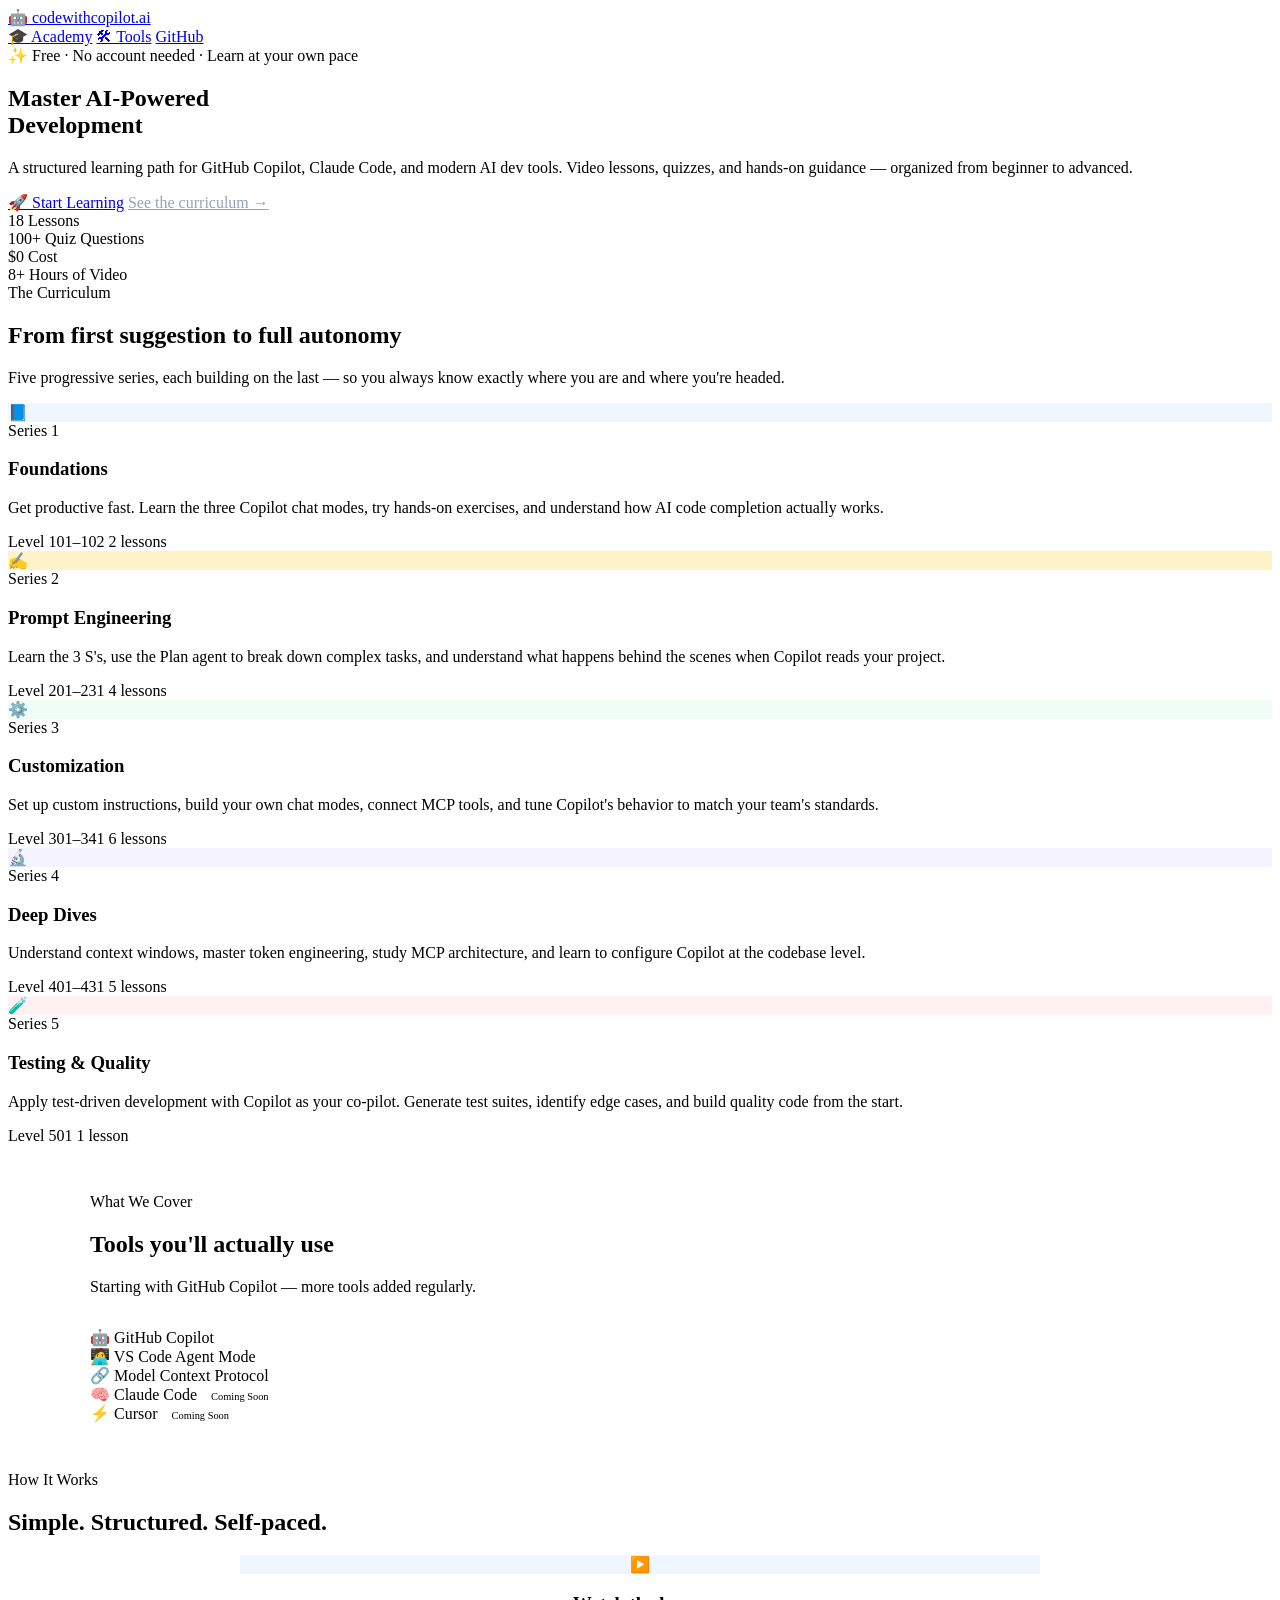
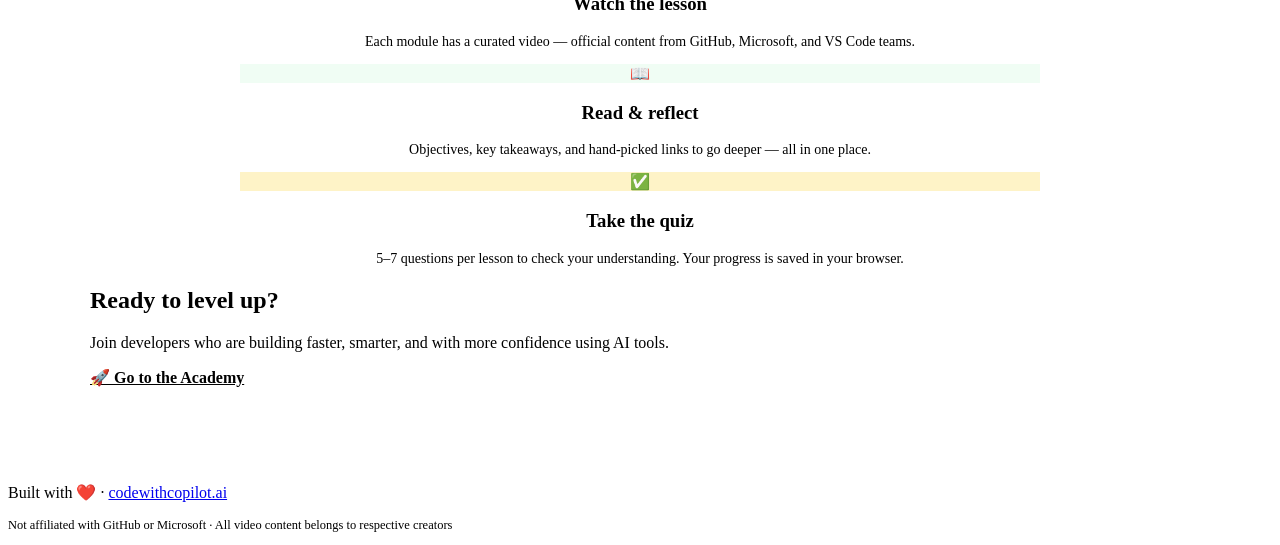
==== index.html @ f1193a77 "First Commit" ====
<!DOCTYPE html>
<html lang="en">
<head>
  <meta charset="UTF-8">
  <meta name="viewport" content="width=device-width, initial-scale=1.0">
  <title>codewithcopilot.ai — Learn AI-Powered Development</title>
  <meta name="description" content="A free, structured learning academy for GitHub Copilot, Claude Code, and AI-powered development tools. Video lessons + quizzes, organized by level.">
  <link rel="preconnect" href="https://fonts.googleapis.com">
  <link href="https://fonts.googleapis.com/css2?family=Inter:wght@400;500;600;700;800&display=swap" rel="stylesheet">
  <link rel="stylesheet" href="css/style.css">
</head>
<body>

  <!-- ── Header ─────────────────────────────────────────── -->
  <header class="site-header">
    <div class="header-inner">
      <a href="index.html" class="site-logo">
        <span class="logo-icon">🤖</span>
        <span>codewithcopilot.ai</span>
      </a>
      <nav class="site-nav">
        <a href="learn.html">🎓 Academy</a>
        <a href="#tools">🛠 Tools</a>
        <a href="https://github.com" target="_blank" rel="noopener">GitHub</a>
      </nav>
    </div>
  </header>

  <!-- ── Hero ───────────────────────────────────────────── -->
  <section class="hero">
    <div class="hero-eyebrow">✨ Free · No account needed · Learn at your own pace</div>
    <h1>Master <span>AI-Powered</span><br>Development</h1>
    <p class="hero-sub">
      A structured learning path for GitHub Copilot, Claude Code, and modern AI dev tools.
      Video lessons, quizzes, and hands-on guidance — organized from beginner to advanced.
    </p>
    <div class="hero-cta">
      <a href="learn.html" class="btn btn-primary btn-lg">🚀 Start Learning</a>
      <a href="#what-youll-learn" class="btn btn-ghost btn-lg" style="color:#94a3b8;border-color:#1e293b;">See the curriculum →</a>
    </div>
    <div class="hero-stats">
      <div class="hero-stat">
        <span class="hero-stat-value">18</span>
        <span class="hero-stat-label">Lessons</span>
      </div>
      <div class="hero-stat">
        <span class="hero-stat-value">100+</span>
        <span class="hero-stat-label">Quiz Questions</span>
      </div>
      <div class="hero-stat">
        <span class="hero-stat-value">$0</span>
        <span class="hero-stat-label">Cost</span>
      </div>
      <div class="hero-stat">
        <span class="hero-stat-value">8+</span>
        <span class="hero-stat-label">Hours of Video</span>
      </div>
    </div>
  </section>

  <!-- ── What you'll learn ──────────────────────────────── -->
  <section id="what-youll-learn" class="section">
    <div class="section-header">
      <div class="section-label">The Curriculum</div>
      <h2>From first suggestion to full autonomy</h2>
      <p>Five progressive series, each building on the last — so you always know exactly where you are and where you're headed.</p>
    </div>
    <div class="level-grid">

      <div class="level-card">
        <div class="level-card-icon" style="background:#eff6ff;">📘</div>
        <div>
          <div class="series-tag">Series 1</div>
          <h3>Foundations</h3>
          <p>Get productive fast. Learn the three Copilot chat modes, try hands-on exercises, and understand how AI code completion actually works.</p>
        </div>
        <div class="level-card-meta">
          <span class="badge badge-blue">Level 101–102</span>
          <span class="badge badge-gray">2 lessons</span>
        </div>
      </div>

      <div class="level-card">
        <div class="level-card-icon" style="background:#fef3c7;">✍️</div>
        <div>
          <div class="series-tag">Series 2</div>
          <h3>Prompt Engineering</h3>
          <p>Learn the 3 S's, use the Plan agent to break down complex tasks, and understand what happens behind the scenes when Copilot reads your project.</p>
        </div>
        <div class="level-card-meta">
          <span class="badge badge-amber">Level 201–231</span>
          <span class="badge badge-gray">4 lessons</span>
        </div>
      </div>

      <div class="level-card">
        <div class="level-card-icon" style="background:#f0fdf4;">⚙️</div>
        <div>
          <div class="series-tag">Series 3</div>
          <h3>Customization</h3>
          <p>Set up custom instructions, build your own chat modes, connect MCP tools, and tune Copilot's behavior to match your team's standards.</p>
        </div>
        <div class="level-card-meta">
          <span class="badge badge-green">Level 301–341</span>
          <span class="badge badge-gray">6 lessons</span>
        </div>
      </div>

      <div class="level-card">
        <div class="level-card-icon" style="background:#f5f3ff;">🔬</div>
        <div>
          <div class="series-tag">Series 4</div>
          <h3>Deep Dives</h3>
          <p>Understand context windows, master token engineering, study MCP architecture, and learn to configure Copilot at the codebase level.</p>
        </div>
        <div class="level-card-meta">
          <span class="badge badge-blue">Level 401–431</span>
          <span class="badge badge-gray">5 lessons</span>
        </div>
      </div>

      <div class="level-card">
        <div class="level-card-icon" style="background:#fff1f2;">🧪</div>
        <div>
          <div class="series-tag">Series 5</div>
          <h3>Testing & Quality</h3>
          <p>Apply test-driven development with Copilot as your co-pilot. Generate test suites, identify edge cases, and build quality code from the start.</p>
        </div>
        <div class="level-card-meta">
          <span class="badge badge-blue">Level 501</span>
          <span class="badge badge-gray">1 lesson</span>
        </div>
      </div>

    </div>
  </section>

  <!-- ── Tools Covered ──────────────────────────────────── -->
  <section id="tools" style="background: var(--card-bg); border-top: 1px solid var(--border); border-bottom: 1px solid var(--border); padding: 48px 24px;">
    <div style="max-width:1100px; margin: 0 auto;">
      <div class="section-header" style="margin-bottom: 32px;">
        <div class="section-label">What We Cover</div>
        <h2>Tools you'll actually use</h2>
        <p>Starting with GitHub Copilot — more tools added regularly.</p>
      </div>
      <div class="tools-row" style="justify-content:center;">
        <div class="tool-chip">🤖 GitHub Copilot</div>
        <div class="tool-chip">🧑‍💻 VS Code Agent Mode</div>
        <div class="tool-chip">🔗 Model Context Protocol</div>
        <div class="tool-chip">🧠 Claude Code <span class="badge badge-amber" style="font-size:.65rem;padding:1px 6px;margin-left:4px;">Coming Soon</span></div>
        <div class="tool-chip">⚡ Cursor <span class="badge badge-amber" style="font-size:.65rem;padding:1px 6px;margin-left:4px;">Coming Soon</span></div>
      </div>
    </div>
  </section>

  <!-- ── How it works ───────────────────────────────────── -->
  <section class="section">
    <div class="section-header">
      <div class="section-label">How It Works</div>
      <h2>Simple. Structured. Self-paced.</h2>
    </div>
    <div class="level-grid" style="max-width:800px; margin: 0 auto;">
      <div class="level-card" style="text-align:center;">
        <div class="level-card-icon" style="background:#eff6ff; margin: 0 auto 16px;">▶️</div>
        <h3>Watch the lesson</h3>
        <p style="font-size:.875rem;">Each module has a curated video — official content from GitHub, Microsoft, and VS Code teams.</p>
      </div>
      <div class="level-card" style="text-align:center;">
        <div class="level-card-icon" style="background:#f0fdf4; margin: 0 auto 16px;">📖</div>
        <h3>Read & reflect</h3>
        <p style="font-size:.875rem;">Objectives, key takeaways, and hand-picked links to go deeper — all in one place.</p>
      </div>
      <div class="level-card" style="text-align:center;">
        <div class="level-card-icon" style="background:#fef3c7; margin: 0 auto 16px;">✅</div>
        <h3>Take the quiz</h3>
        <p style="font-size:.875rem;">5–7 questions per lesson to check your understanding. Your progress is saved in your browser.</p>
      </div>
    </div>
  </section>

  <!-- ── CTA Banner ─────────────────────────────────────── -->
  <div style="padding: 0 24px 80px; max-width: 1100px; margin: 0 auto;">
    <div class="cta-banner">
      <h2>Ready to level up?</h2>
      <p>Join developers who are building faster, smarter, and with more confidence using AI tools.</p>
      <a href="learn.html" class="btn btn-lg" style="background:#fff; color: var(--primary-dark); font-weight:700;">
        🚀 Go to the Academy
      </a>
    </div>
  </div>

  <!-- ── Footer ─────────────────────────────────────────── -->
  <footer class="site-footer">
    <p>Built with ❤️ · <a href="https://codewithcopilot.ai">codewithcopilot.ai</a></p>
    <p style="margin-top:8px; font-size:.78rem;">Not affiliated with GitHub or Microsoft · All video content belongs to respective creators</p>
  </footer>

</body>
</html>
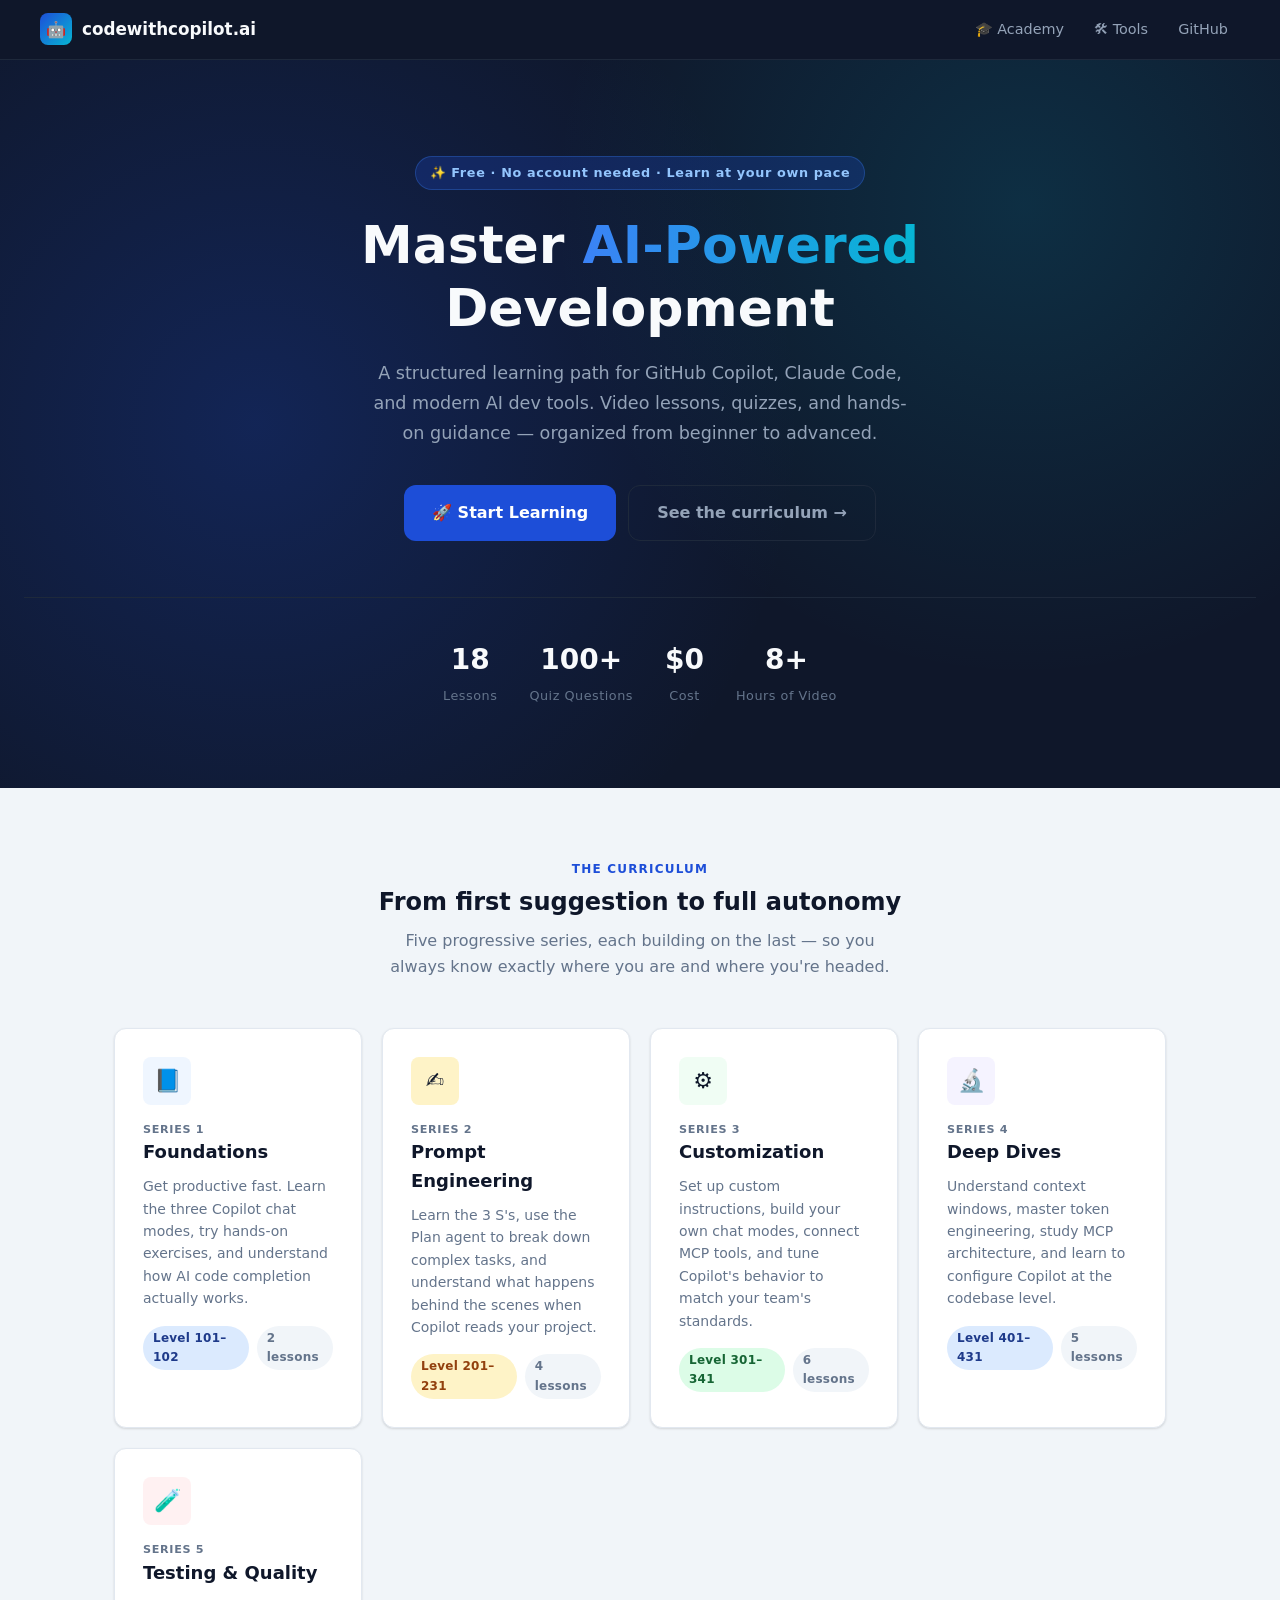
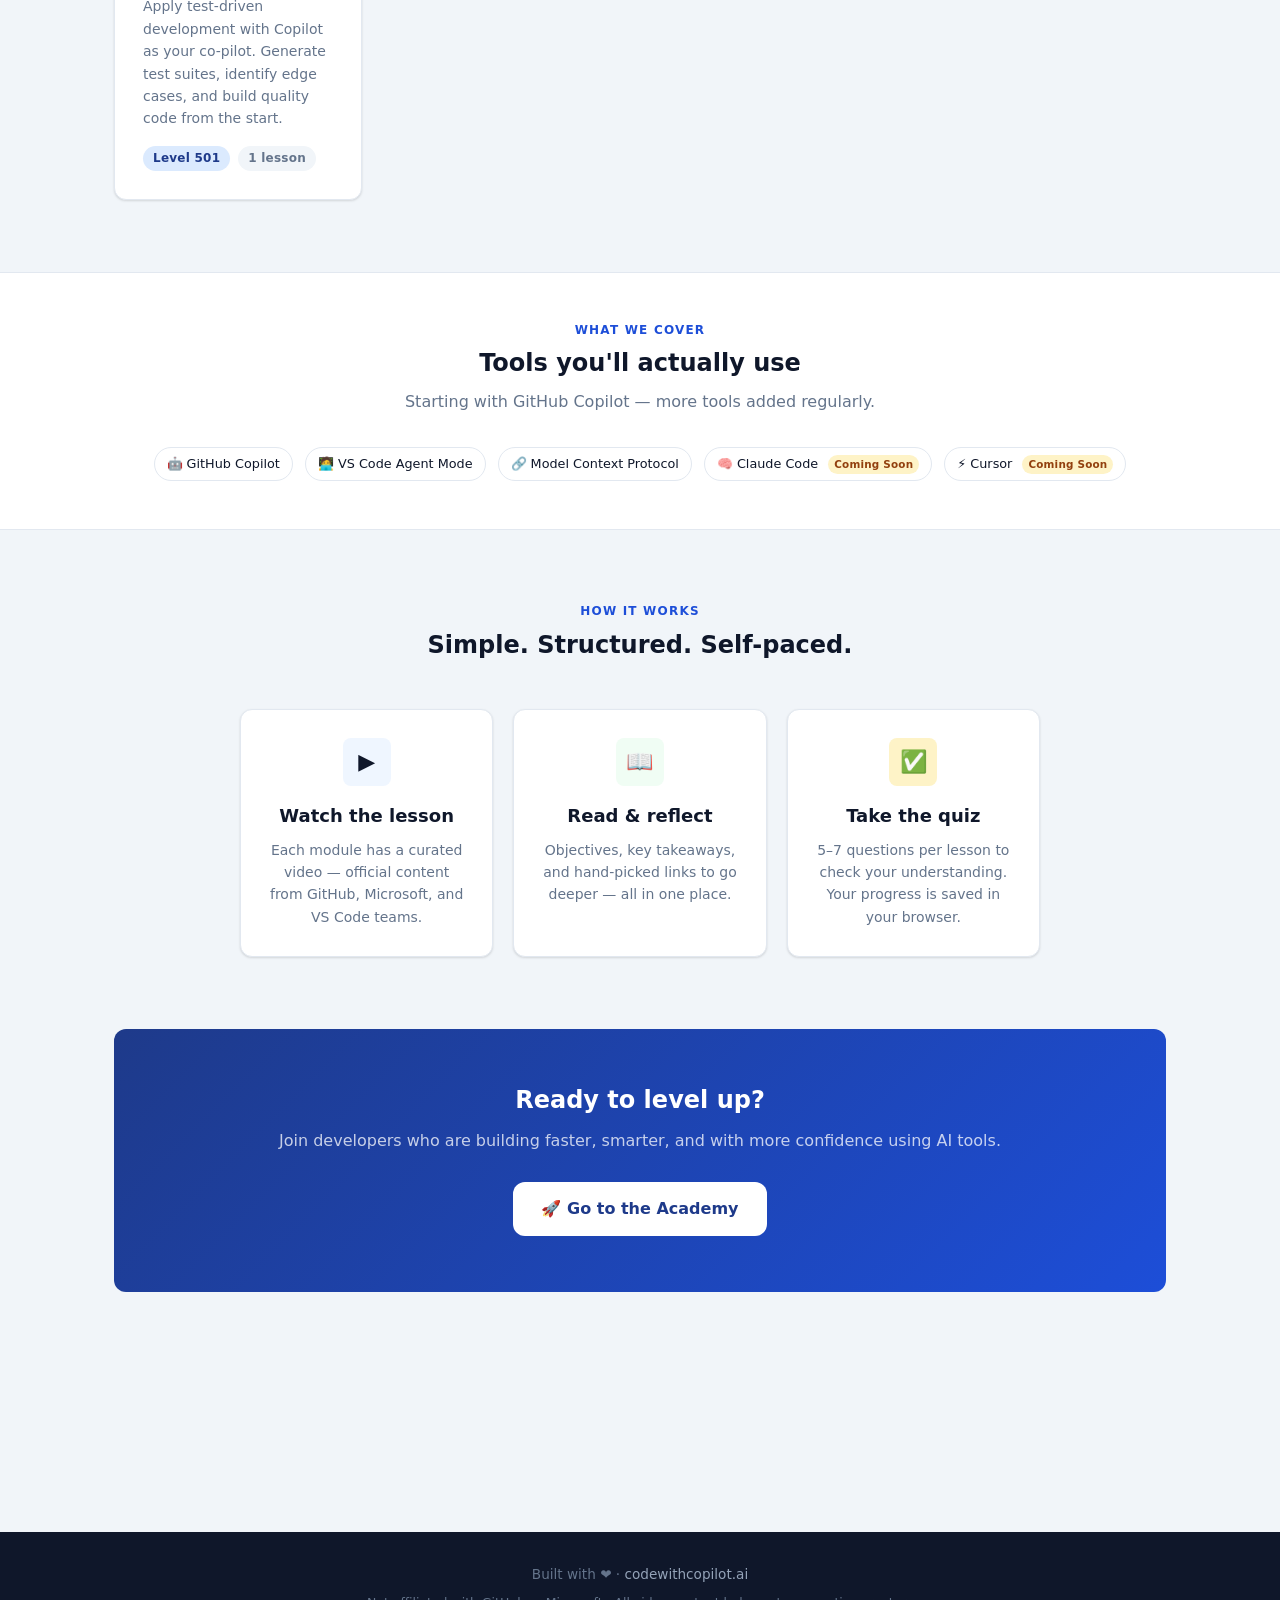
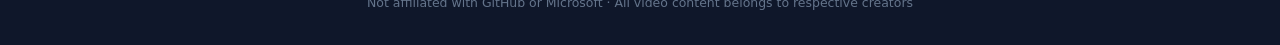
==== commit 68671e26: "Adding SEO optimization with some meta tags" ====
--- a/index.html
+++ b/index.html
@@ -3,8 +3,77 @@
 <head>
   <meta charset="UTF-8">
   <meta name="viewport" content="width=device-width, initial-scale=1.0">
+
+  <!-- Primary Meta -->
   <title>codewithcopilot.ai — Learn AI-Powered Development</title>
-  <meta name="description" content="A free, structured learning academy for GitHub Copilot, Claude Code, and AI-powered development tools. Video lessons + quizzes, organized by level.">
+  <meta name="description" content="Free structured learning academy for GitHub Copilot and AI developer tools. Video lessons, quizzes, and hands-on guidance organized from beginner to advanced.">
+  <meta name="keywords" content="GitHub Copilot, AI coding, learn GitHub Copilot, VS Code AI, Claude Code, AI developer tools, Copilot tutorial, prompt engineering, MCP, agent mode">
+  <meta name="author" content="codewithcopilot.ai">
+  <link rel="canonical" href="https://codewithcopilot.ai/">
+
+  <!-- Open Graph (Facebook, LinkedIn, WhatsApp previews) -->
+  <meta property="og:type"        content="website">
+  <meta property="og:url"         content="https://codewithcopilot.ai/">
+  <meta property="og:title"       content="codewithcopilot.ai — Learn AI-Powered Development">
+  <meta property="og:description" content="Free structured learning academy for GitHub Copilot and AI developer tools. 18 lessons, 88+ quiz questions, organized by level.">
+  <meta property="og:image"       content="https://codewithcopilot.ai/og-image.png">
+  <meta property="og:site_name"   content="codewithcopilot.ai">
+
+  <!-- Twitter / X Card -->
+  <meta name="twitter:card"        content="summary_large_image">
+  <meta name="twitter:url"         content="https://codewithcopilot.ai/">
+  <meta name="twitter:title"       content="codewithcopilot.ai — Learn AI-Powered Development">
+  <meta name="twitter:description" content="Free structured learning academy for GitHub Copilot and AI developer tools. 18 lessons, 88+ quiz questions, organized by level.">
+  <meta name="twitter:image"       content="https://codewithcopilot.ai/og-image.png">
+
+  <!-- Favicon -->
+  <link rel="icon" href="favicon.svg" type="image/svg+xml">
+
+  <!-- Sitemap discovery -->
+  <link rel="sitemap" type="application/xml" href="/sitemap.xml">
+
+  <!-- JSON-LD Structured Data -->
+  <script type="application/ld+json">
+  {
+    "@context": "https://schema.org",
+    "@type": "WebSite",
+    "name": "codewithcopilot.ai",
+    "url": "https://codewithcopilot.ai",
+    "description": "Free structured learning academy for GitHub Copilot and AI developer tools.",
+    "publisher": {
+      "@type": "Person",
+      "name": "codewithcopilot.ai"
+    },
+    "potentialAction": {
+      "@type": "SearchAction",
+      "target": "https://codewithcopilot.ai/learn.html",
+      "query-input": "Browse all lessons"
+    }
+  }
+  </script>
+  <script type="application/ld+json">
+  {
+    "@context": "https://schema.org",
+    "@type": "Course",
+    "name": "GitHub Copilot Academy",
+    "description": "A free, structured learning path for GitHub Copilot — from chat modes and prompt engineering to agent mode, MCP, and test-driven development.",
+    "url": "https://codewithcopilot.ai/learn.html",
+    "provider": {
+      "@type": "Person",
+      "name": "codewithcopilot.ai",
+      "url": "https://codewithcopilot.ai"
+    },
+    "educationalLevel": "Beginner to Advanced",
+    "isAccessibleForFree": true,
+    "inLanguage": "en",
+    "hasCourseInstance": {
+      "@type": "CourseInstance",
+      "courseMode": "online",
+      "courseWorkload": "PT8H"
+    }
+  }
+  </script>
+
   <link rel="preconnect" href="https://fonts.googleapis.com">
   <link href="https://fonts.googleapis.com/css2?family=Inter:wght@400;500;600;700;800&display=swap" rel="stylesheet">
   <link rel="stylesheet" href="css/style.css">
--- a/css/style.css
+++ b/css/style.css
@@ -0,0 +1,906 @@
+/* ============================================================
+   style.css — codewithcopilot.ai
+   Clean, modern developer-education design
+   ============================================================ */
+
+/* ── Variables ─────────────────────────────────────────── */
+:root {
+  --primary:        #1d4ed8;
+  --primary-light:  #3b82f6;
+  --primary-dark:   #1e3a8a;
+  --accent:         #06b6d4;
+
+  --sidebar-bg:     #0f172a;
+  --sidebar-text:   #cbd5e1;
+  --sidebar-hover:  #1e293b;
+  --sidebar-active: #1e3a5f;
+  --sidebar-border: #1e293b;
+  --sidebar-done:   #166534;
+
+  --bg:             #f1f5f9;
+  --card-bg:        #ffffff;
+  --text:           #0f172a;
+  --text-muted:     #64748b;
+  --border:         #e2e8f0;
+
+  --success:        #16a34a;
+  --success-bg:     #f0fdf4;
+  --warning:        #d97706;
+  --warning-bg:     #fffbeb;
+  --danger:         #dc2626;
+  --danger-bg:      #fef2f2;
+
+  --hero-bg:        #0f172a;
+  --hero-text:      #f8fafc;
+
+  --radius:         8px;
+  --radius-lg:      12px;
+  --shadow:         0 1px 3px rgba(0,0,0,.08), 0 1px 2px rgba(0,0,0,.06);
+  --shadow-md:      0 4px 6px rgba(0,0,0,.07), 0 2px 4px rgba(0,0,0,.06);
+  --shadow-lg:      0 10px 15px rgba(0,0,0,.08), 0 4px 6px rgba(0,0,0,.05);
+
+  --font:           'Inter', system-ui, -apple-system, sans-serif;
+  --mono:           'JetBrains Mono', 'Fira Code', 'Consolas', monospace;
+
+  --sidebar-w:      280px;
+  --header-h:       60px;
+}
+
+/* ── Reset ──────────────────────────────────────────────── */
+*, *::before, *::after { box-sizing: border-box; margin: 0; padding: 0; }
+html { scroll-behavior: smooth; }
+body {
+  font-family: var(--font);
+  background: var(--bg);
+  color: var(--text);
+  line-height: 1.6;
+  min-height: 100vh;
+}
+a { color: var(--primary); text-decoration: none; }
+a:hover { color: var(--primary-dark); text-decoration: underline; }
+img, svg { display: block; max-width: 100%; }
+button { cursor: pointer; font-family: inherit; }
+
+/* ── Scrollbar ───────────────────────────────────────────  */
+::-webkit-scrollbar { width: 6px; }
+::-webkit-scrollbar-track { background: transparent; }
+::-webkit-scrollbar-thumb { background: var(--border); border-radius: 3px; }
+::-webkit-scrollbar-thumb:hover { background: var(--text-muted); }
+
+/* ── Typography ─────────────────────────────────────────── */
+h1 { font-size: 2.25rem; font-weight: 800; line-height: 1.2; }
+h2 { font-size: 1.5rem;  font-weight: 700; line-height: 1.3; }
+h3 { font-size: 1.125rem; font-weight: 600; }
+h4 { font-size: 1rem; font-weight: 600; }
+p  { color: var(--text-muted); }
+
+/* ── Global Header ──────────────────────────────────────── */
+.site-header {
+  height: var(--header-h);
+  background: var(--hero-bg);
+  border-bottom: 1px solid #1e293b;
+  display: flex;
+  align-items: center;
+  padding: 0 24px;
+  position: sticky;
+  top: 0;
+  z-index: 100;
+}
+.header-inner {
+  display: flex;
+  align-items: center;
+  justify-content: space-between;
+  width: 100%;
+  max-width: 1200px;
+  margin: 0 auto;
+}
+.site-logo {
+  display: flex;
+  align-items: center;
+  gap: 10px;
+  font-weight: 700;
+  font-size: 1.05rem;
+  color: #f8fafc;
+  text-decoration: none;
+}
+.site-logo:hover { color: var(--accent); text-decoration: none; }
+.logo-icon {
+  width: 32px; height: 32px;
+  background: linear-gradient(135deg, var(--primary), var(--accent));
+  border-radius: 8px;
+  display: flex; align-items: center; justify-content: center;
+  font-size: 16px;
+  flex-shrink: 0;
+}
+.site-nav {
+  display: flex;
+  align-items: center;
+  gap: 6px;
+}
+.site-nav a {
+  color: #94a3b8;
+  font-size: 0.9rem;
+  padding: 6px 12px;
+  border-radius: var(--radius);
+  transition: background .15s, color .15s;
+  text-decoration: none;
+}
+.site-nav a:hover { background: #1e293b; color: #f8fafc; text-decoration: none; }
+.site-nav a.active { background: var(--primary); color: #fff; }
+
+/* ── Footer ─────────────────────────────────────────────── */
+.site-footer {
+  background: var(--hero-bg);
+  color: #64748b;
+  text-align: center;
+  padding: 32px 24px;
+  font-size: 0.85rem;
+  margin-top: 80px;
+}
+.site-footer a { color: #94a3b8; }
+.site-footer a:hover { color: #f8fafc; }
+
+/* ── Buttons ─────────────────────────────────────────────── */
+.btn {
+  display: inline-flex;
+  align-items: center;
+  gap: 8px;
+  padding: 10px 20px;
+  border-radius: var(--radius);
+  font-size: 0.9rem;
+  font-weight: 600;
+  border: none;
+  transition: all .15s;
+  white-space: nowrap;
+}
+.btn-primary {
+  background: var(--primary);
+  color: #fff;
+}
+.btn-primary:hover { background: var(--primary-dark); transform: translateY(-1px); box-shadow: var(--shadow-md); color: #fff; text-decoration: none; }
+.btn-outline {
+  background: transparent;
+  color: var(--primary);
+  border: 2px solid var(--primary);
+}
+.btn-outline:hover { background: var(--primary); color: #fff; text-decoration: none; }
+.btn-ghost {
+  background: transparent;
+  color: var(--text-muted);
+  border: 1px solid var(--border);
+}
+.btn-ghost:hover { background: var(--bg); color: var(--text); text-decoration: none; }
+.btn-lg { padding: 14px 28px; font-size: 1rem; border-radius: var(--radius-lg); }
+.btn-sm { padding: 6px 14px; font-size: 0.8rem; }
+
+/* ── Badges ──────────────────────────────────────────────── */
+.badge {
+  display: inline-flex;
+  align-items: center;
+  padding: 3px 10px;
+  border-radius: 100px;
+  font-size: 0.75rem;
+  font-weight: 700;
+  letter-spacing: .02em;
+}
+.badge-blue  { background: #dbeafe; color: var(--primary-dark); }
+.badge-green { background: #dcfce7; color: #166534; }
+.badge-gray  { background: #f1f5f9; color: #64748b; }
+.badge-amber { background: #fef3c7; color: #92400e; }
+.badge-level {
+  background: linear-gradient(135deg, var(--primary), var(--accent));
+  color: #fff;
+  font-size: 0.7rem;
+  padding: 2px 8px;
+}
+
+/* ── Series tag ──────────────────────────────────────────── */
+.series-tag {
+  font-size: 0.7rem;
+  font-weight: 700;
+  letter-spacing: .06em;
+  text-transform: uppercase;
+  color: var(--text-muted);
+}
+
+/* ═══════════════════════════════════════════════════════════
+   LANDING PAGE (index.html)
+═══════════════════════════════════════════════════════════ */
+
+/* Hero */
+.hero {
+  background: var(--hero-bg);
+  background-image:
+    radial-gradient(circle at 20% 50%, rgba(29,78,216,.25) 0%, transparent 50%),
+    radial-gradient(circle at 80% 20%, rgba(6,182,212,.15) 0%, transparent 40%);
+  color: var(--hero-text);
+  padding: 96px 24px 80px;
+  text-align: center;
+}
+.hero-eyebrow {
+  display: inline-flex;
+  align-items: center;
+  gap: 6px;
+  background: rgba(29,78,216,.25);
+  border: 1px solid rgba(59,130,246,.3);
+  color: #93c5fd;
+  padding: 6px 14px;
+  border-radius: 100px;
+  font-size: 0.8rem;
+  font-weight: 600;
+  letter-spacing: .05em;
+  margin-bottom: 24px;
+}
+.hero h1 {
+  font-size: clamp(2rem, 5vw, 3.25rem);
+  color: #f8fafc;
+  max-width: 700px;
+  margin: 0 auto 20px;
+}
+.hero h1 span {
+  background: linear-gradient(90deg, var(--primary-light), var(--accent));
+  -webkit-background-clip: text;
+  -webkit-text-fill-color: transparent;
+  background-clip: text;
+}
+.hero-sub {
+  font-size: 1.1rem;
+  color: #94a3b8;
+  max-width: 540px;
+  margin: 0 auto 36px;
+  line-height: 1.7;
+}
+.hero-cta {
+  display: flex;
+  gap: 12px;
+  justify-content: center;
+  flex-wrap: wrap;
+}
+.hero-stats {
+  display: flex;
+  gap: 32px;
+  justify-content: center;
+  flex-wrap: wrap;
+  margin-top: 56px;
+  padding-top: 40px;
+  border-top: 1px solid #1e293b;
+}
+.hero-stat { text-align: center; }
+.hero-stat-value {
+  font-size: 1.75rem;
+  font-weight: 800;
+  color: #f8fafc;
+  display: block;
+}
+.hero-stat-label {
+  font-size: 0.8rem;
+  color: #64748b;
+  letter-spacing: .04em;
+}
+
+/* Levels Section */
+.section {
+  max-width: 1100px;
+  margin: 0 auto;
+  padding: 72px 24px;
+}
+.section-header {
+  text-align: center;
+  margin-bottom: 48px;
+}
+.section-header h2 { margin-bottom: 10px; }
+.section-header p  { max-width: 500px; margin: 0 auto; }
+.section-label {
+  font-size: 0.75rem;
+  font-weight: 700;
+  letter-spacing: .1em;
+  text-transform: uppercase;
+  color: var(--primary);
+  margin-bottom: 8px;
+}
+
+/* Level Cards */
+.level-grid {
+  display: grid;
+  grid-template-columns: repeat(auto-fit, minmax(240px, 1fr));
+  gap: 20px;
+}
+.level-card {
+  background: var(--card-bg);
+  border: 1px solid var(--border);
+  border-radius: var(--radius-lg);
+  padding: 28px;
+  box-shadow: var(--shadow);
+  transition: transform .15s, box-shadow .15s;
+}
+.level-card:hover {
+  transform: translateY(-2px);
+  box-shadow: var(--shadow-lg);
+}
+.level-card-icon {
+  width: 48px; height: 48px;
+  border-radius: var(--radius);
+  display: flex; align-items: center; justify-content: center;
+  font-size: 22px;
+  margin-bottom: 16px;
+}
+.level-card h3 { margin-bottom: 8px; }
+.level-card p  { font-size: 0.875rem; }
+.level-card-meta {
+  display: flex;
+  align-items: center;
+  gap: 8px;
+  margin-top: 16px;
+}
+
+/* What you'll learn */
+.tools-row {
+  display: flex;
+  flex-wrap: wrap;
+  gap: 12px;
+  margin-top: 16px;
+}
+.tool-chip {
+  display: inline-flex;
+  align-items: center;
+  gap: 6px;
+  padding: 6px 12px;
+  background: var(--card-bg);
+  border: 1px solid var(--border);
+  border-radius: 100px;
+  font-size: 0.8rem;
+  font-weight: 500;
+}
+
+/* CTA Banner */
+.cta-banner {
+  background: linear-gradient(135deg, var(--primary-dark), var(--primary));
+  border-radius: var(--radius-lg);
+  padding: 56px 40px;
+  text-align: center;
+  color: #fff;
+  margin: 0 24px;
+  max-width: 1100px;
+  margin: 0 auto 80px;
+}
+.cta-banner h2 { color: #fff; margin-bottom: 12px; }
+.cta-banner p  { color: rgba(255,255,255,.75); margin-bottom: 28px; }
+
+/* ═══════════════════════════════════════════════════════════
+   LEARN PAGE (learn.html)
+═══════════════════════════════════════════════════════════ */
+
+.learn-page { max-width: 1100px; margin: 0 auto; padding: 48px 24px; }
+
+/* Progress Banner */
+.progress-banner {
+  background: var(--card-bg);
+  border: 1px solid var(--border);
+  border-radius: var(--radius-lg);
+  padding: 28px 32px;
+  margin-bottom: 40px;
+  display: flex;
+  align-items: center;
+  gap: 32px;
+  box-shadow: var(--shadow);
+}
+.progress-text { flex: 1; }
+.progress-text h2 { font-size: 1.125rem; margin-bottom: 4px; }
+.progress-text p  { font-size: 0.85rem; }
+.progress-bar-wrap {
+  flex: 2;
+  display: flex;
+  flex-direction: column;
+  gap: 6px;
+}
+.progress-bar-bg {
+  background: var(--border);
+  border-radius: 100px;
+  height: 10px;
+  overflow: hidden;
+}
+.progress-bar-fill {
+  background: linear-gradient(90deg, var(--primary), var(--accent));
+  height: 100%;
+  border-radius: 100px;
+  transition: width .5s ease;
+}
+.progress-bar-label {
+  font-size: 0.78rem;
+  color: var(--text-muted);
+  text-align: right;
+}
+
+/* Series Section */
+.series-section { margin-bottom: 48px; }
+.series-title {
+  font-size: 0.7rem;
+  font-weight: 700;
+  letter-spacing: .1em;
+  text-transform: uppercase;
+  color: var(--text-muted);
+  padding-bottom: 12px;
+  border-bottom: 1px solid var(--border);
+  margin-bottom: 16px;
+}
+.modules-grid {
+  display: grid;
+  grid-template-columns: repeat(auto-fill, minmax(300px, 1fr));
+  gap: 16px;
+}
+
+/* Module Card */
+.module-card {
+  background: var(--card-bg);
+  border: 1px solid var(--border);
+  border-radius: var(--radius-lg);
+  padding: 20px;
+  display: flex;
+  flex-direction: column;
+  gap: 12px;
+  box-shadow: var(--shadow);
+  transition: transform .15s, box-shadow .15s;
+  cursor: pointer;
+  text-decoration: none;
+  color: inherit;
+}
+.module-card:hover {
+  transform: translateY(-2px);
+  box-shadow: var(--shadow-md);
+  border-color: #bfdbfe;
+  text-decoration: none;
+  color: inherit;
+}
+.module-card.completed { border-color: #bbf7d0; background: #f0fdf4; }
+.module-card-header {
+  display: flex;
+  align-items: flex-start;
+  justify-content: space-between;
+  gap: 8px;
+}
+.module-card h3 {
+  font-size: 0.925rem;
+  font-weight: 600;
+  line-height: 1.4;
+  color: var(--text);
+}
+.module-status-icon {
+  width: 22px; height: 22px;
+  border-radius: 50%;
+  flex-shrink: 0;
+  display: flex; align-items: center; justify-content: center;
+  font-size: 11px;
+}
+.status-done  { background: var(--success-bg); color: var(--success); }
+.status-todo  { background: var(--border); color: var(--text-muted); }
+.module-card-footer {
+  display: flex;
+  align-items: center;
+  justify-content: space-between;
+}
+.module-duration {
+  font-size: 0.78rem;
+  color: var(--text-muted);
+  display: flex;
+  align-items: center;
+  gap: 4px;
+}
+.quiz-score {
+  font-size: 0.78rem;
+  font-weight: 700;
+  color: var(--success);
+}
+
+/* ═══════════════════════════════════════════════════════════
+   LESSON PAGE (lesson.html)
+═══════════════════════════════════════════════════════════ */
+
+.lesson-layout {
+  display: flex;
+  height: calc(100vh - var(--header-h));
+  overflow: hidden;
+}
+
+/* ── Sidebar ─────────────────────────────────────────────── */
+.lesson-sidebar {
+  width: var(--sidebar-w);
+  background: var(--sidebar-bg);
+  border-right: 1px solid var(--sidebar-border);
+  display: flex;
+  flex-direction: column;
+  overflow: hidden;
+  flex-shrink: 0;
+}
+.sidebar-header {
+  padding: 16px 20px;
+  border-bottom: 1px solid var(--sidebar-border);
+}
+.sidebar-header-title {
+  font-size: 0.8rem;
+  font-weight: 700;
+  color: #f8fafc;
+  margin-bottom: 4px;
+}
+.sidebar-progress-text {
+  font-size: 0.72rem;
+  color: #64748b;
+}
+.sidebar-progress-bar {
+  margin-top: 10px;
+  height: 3px;
+  background: #1e293b;
+  border-radius: 100px;
+  overflow: hidden;
+}
+.sidebar-progress-fill {
+  height: 100%;
+  background: linear-gradient(90deg, var(--primary), var(--accent));
+  border-radius: 100px;
+  transition: width .5s ease;
+}
+.sidebar-nav {
+  flex: 1;
+  overflow-y: auto;
+  padding: 8px 0;
+}
+.sidebar-series-label {
+  font-size: 0.65rem;
+  font-weight: 700;
+  letter-spacing: .08em;
+  text-transform: uppercase;
+  color: #475569;
+  padding: 16px 20px 4px;
+}
+.sidebar-item {
+  display: flex;
+  align-items: center;
+  gap: 10px;
+  padding: 9px 20px;
+  cursor: pointer;
+  transition: background .1s;
+  border: none;
+  background: none;
+  width: 100%;
+  text-align: left;
+  text-decoration: none;
+}
+.sidebar-item:hover  { background: var(--sidebar-hover); }
+.sidebar-item.active { background: var(--sidebar-active); }
+.sidebar-item-indicator {
+  width: 18px; height: 18px;
+  border-radius: 50%;
+  border: 2px solid #334155;
+  display: flex; align-items: center; justify-content: center;
+  font-size: 9px;
+  flex-shrink: 0;
+  transition: all .15s;
+}
+.sidebar-item.done .sidebar-item-indicator {
+  background: var(--success);
+  border-color: var(--success);
+  color: #fff;
+}
+.sidebar-item.active .sidebar-item-indicator {
+  border-color: var(--primary-light);
+  background: rgba(59,130,246,.15);
+}
+.sidebar-item-text {
+  flex: 1;
+  min-width: 0;
+}
+.sidebar-item-level {
+  font-size: 0.65rem;
+  font-weight: 700;
+  color: #475569;
+  letter-spacing: .04em;
+}
+.sidebar-item-title {
+  font-size: 0.78rem;
+  color: var(--sidebar-text);
+  line-height: 1.35;
+  white-space: nowrap;
+  overflow: hidden;
+  text-overflow: ellipsis;
+}
+.sidebar-item.active .sidebar-item-title { color: #fff; }
+
+/* ── Lesson Main ─────────────────────────────────────────── */
+.lesson-main {
+  flex: 1;
+  overflow-y: auto;
+  background: var(--bg);
+}
+.lesson-content {
+  max-width: 860px;
+  margin: 0 auto;
+  padding: 40px 32px 80px;
+}
+
+/* Breadcrumb */
+.breadcrumb {
+  display: flex;
+  align-items: center;
+  gap: 6px;
+  font-size: 0.8rem;
+  color: var(--text-muted);
+  margin-bottom: 24px;
+}
+.breadcrumb a { color: var(--text-muted); }
+.breadcrumb a:hover { color: var(--primary); }
+.breadcrumb-sep { color: var(--border); }
+
+/* Lesson header */
+.lesson-header { margin-bottom: 28px; }
+.lesson-meta {
+  display: flex;
+  align-items: center;
+  gap: 8px;
+  margin-bottom: 12px;
+  flex-wrap: wrap;
+}
+.lesson-header h1 {
+  font-size: 1.75rem;
+  color: var(--text);
+  margin-bottom: 8px;
+}
+.lesson-duration {
+  font-size: 0.85rem;
+  color: var(--text-muted);
+  display: flex;
+  align-items: center;
+  gap: 4px;
+}
+
+/* Video embed */
+.video-wrapper {
+  position: relative;
+  padding-bottom: 56.25%; /* 16:9 */
+  height: 0;
+  overflow: hidden;
+  border-radius: var(--radius-lg);
+  background: #000;
+  margin-bottom: 32px;
+  box-shadow: var(--shadow-lg);
+}
+.video-wrapper iframe {
+  position: absolute;
+  top: 0; left: 0;
+  width: 100%; height: 100%;
+  border: none;
+  border-radius: var(--radius-lg);
+}
+.video-placeholder {
+  position: absolute;
+  inset: 0;
+  display: flex;
+  flex-direction: column;
+  align-items: center;
+  justify-content: center;
+  gap: 12px;
+  background: #1e293b;
+  color: #94a3b8;
+  border-radius: var(--radius-lg);
+  font-size: 0.9rem;
+  text-align: center;
+  padding: 24px;
+}
+.video-placeholder-icon { font-size: 3rem; opacity: .4; }
+
+/* Content blocks */
+.content-block {
+  background: var(--card-bg);
+  border: 1px solid var(--border);
+  border-radius: var(--radius-lg);
+  padding: 24px 28px;
+  margin-bottom: 20px;
+  box-shadow: var(--shadow);
+}
+.content-block h3 {
+  font-size: 0.9rem;
+  text-transform: uppercase;
+  letter-spacing: .06em;
+  color: var(--text-muted);
+  margin-bottom: 16px;
+  display: flex;
+  align-items: center;
+  gap: 8px;
+}
+.content-block ul {
+  list-style: none;
+  display: flex;
+  flex-direction: column;
+  gap: 10px;
+}
+.content-block ul li {
+  display: flex;
+  align-items: flex-start;
+  gap: 10px;
+  font-size: 0.9rem;
+  color: var(--text);
+  line-height: 1.55;
+}
+.content-block ul li::before {
+  content: '';
+  width: 6px; height: 6px;
+  border-radius: 50%;
+  background: var(--primary-light);
+  margin-top: 8px;
+  flex-shrink: 0;
+}
+.content-block.takeaways { border-left: 4px solid var(--accent); }
+.content-block.resources ul li::before { display: none; }
+.content-block.resources ul li a {
+  color: var(--primary);
+  font-size: 0.9rem;
+  display: flex;
+  align-items: center;
+  gap: 6px;
+}
+.content-block.resources ul li a:hover { text-decoration: underline; }
+
+/* Take Quiz button */
+.take-quiz-btn-wrap {
+  text-align: center;
+  margin: 36px 0 24px;
+}
+.take-quiz-btn-wrap p {
+  font-size: 0.85rem;
+  margin-bottom: 16px;
+}
+
+/* ── Quiz Section ─────────────────────────────────────────── */
+.quiz-section {
+  background: var(--card-bg);
+  border: 1px solid var(--border);
+  border-radius: var(--radius-lg);
+  overflow: hidden;
+  box-shadow: var(--shadow);
+  margin-top: 32px;
+}
+.quiz-header {
+  background: var(--hero-bg);
+  color: #f8fafc;
+  padding: 20px 28px;
+  display: flex;
+  align-items: center;
+  justify-content: space-between;
+}
+.quiz-header h2 { font-size: 1rem; color: #f8fafc; }
+.quiz-score-display {
+  font-size: 0.85rem;
+  color: #94a3b8;
+  display: flex;
+  align-items: center;
+  gap: 6px;
+}
+.quiz-score-display strong { color: #4ade80; }
+.quiz-body { padding: 28px; }
+.question-block {
+  margin-bottom: 28px;
+  padding-bottom: 28px;
+  border-bottom: 1px solid var(--border);
+}
+.question-block:last-of-type { border-bottom: none; }
+.question-number {
+  font-size: 0.72rem;
+  font-weight: 700;
+  letter-spacing: .06em;
+  text-transform: uppercase;
+  color: var(--primary);
+  margin-bottom: 6px;
+}
+.question-text {
+  font-size: 0.95rem;
+  font-weight: 600;
+  color: var(--text);
+  line-height: 1.45;
+  margin-bottom: 14px;
+}
+.question-type-hint {
+  font-size: 0.75rem;
+  color: var(--text-muted);
+  margin-bottom: 12px;
+  font-style: italic;
+}
+.options-list {
+  display: flex;
+  flex-direction: column;
+  gap: 8px;
+}
+.option-label {
+  display: flex;
+  align-items: flex-start;
+  gap: 10px;
+  padding: 10px 14px;
+  border: 1px solid var(--border);
+  border-radius: var(--radius);
+  cursor: pointer;
+  transition: all .1s;
+  font-size: 0.875rem;
+  color: var(--text);
+  line-height: 1.45;
+}
+.option-label:hover { border-color: var(--primary-light); background: #eff6ff; }
+.option-label input { margin-top: 2px; accent-color: var(--primary); flex-shrink: 0; }
+.option-label.correct   { border-color: var(--success); background: var(--success-bg); }
+.option-label.incorrect { border-color: var(--danger);  background: var(--danger-bg);  }
+.option-label.missed    { border-color: var(--success); background: var(--success-bg); opacity: .7; }
+
+/* Quiz footer */
+.quiz-footer {
+  padding: 20px 28px;
+  border-top: 1px solid var(--border);
+  display: flex;
+  align-items: center;
+  justify-content: space-between;
+  flex-wrap: wrap;
+  gap: 12px;
+}
+.quiz-result-msg {
+  font-size: 0.9rem;
+  font-weight: 600;
+}
+.quiz-result-msg.pass { color: var(--success); }
+.quiz-result-msg.fail { color: var(--warning); }
+
+/* Next / Prev navigation */
+.lesson-nav {
+  display: flex;
+  justify-content: space-between;
+  align-items: center;
+  margin-top: 48px;
+  padding-top: 24px;
+  border-top: 1px solid var(--border);
+  gap: 12px;
+}
+.lesson-nav-link {
+  display: flex;
+  flex-direction: column;
+  gap: 4px;
+  padding: 14px 18px;
+  border: 1px solid var(--border);
+  border-radius: var(--radius-lg);
+  background: var(--card-bg);
+  transition: all .15s;
+  max-width: 220px;
+}
+.lesson-nav-link:hover { border-color: var(--primary-light); box-shadow: var(--shadow-md); text-decoration: none; }
+.lesson-nav-link.next { text-align: right; }
+.lesson-nav-label { font-size: 0.7rem; text-transform: uppercase; letter-spacing: .06em; color: var(--text-muted); }
+.lesson-nav-title { font-size: 0.85rem; font-weight: 600; color: var(--text); }
+.lesson-nav-empty { flex: 1; }
+
+/* ═══════════════════════════════════════════════════════════
+   RESPONSIVE
+═══════════════════════════════════════════════════════════ */
+@media (max-width: 768px) {
+  :root { --sidebar-w: 0px; }
+  .lesson-sidebar { display: none; }
+  .lesson-content { padding: 24px 16px 60px; }
+  .lesson-layout  { overflow-y: auto; }
+  .lesson-main    { overflow-y: visible; }
+  h1 { font-size: 1.75rem; }
+  .progress-banner { flex-direction: column; align-items: flex-start; }
+  .modules-grid { grid-template-columns: 1fr; }
+  .hero { padding: 60px 16px 48px; }
+  .hero-stats { gap: 20px; }
+  .site-nav a span { display: none; }
+}
+@media (max-width: 480px) {
+  .lesson-header h1 { font-size: 1.35rem; }
+  .hero h1 { font-size: 1.75rem; }
+  .quiz-footer { flex-direction: column-reverse; align-items: stretch; }
+  .quiz-footer .btn { text-align: center; justify-content: center; }
+}
+
+/* ── Utility ─────────────────────────────────────────────── */
+.text-center { text-align: center; }
+.text-muted  { color: var(--text-muted); }
+.mt-4  { margin-top: 16px; }
+.mt-8  { margin-top: 32px; }
+.mb-4  { margin-bottom: 16px; }
+.hidden { display: none !important; }
+.flex   { display: flex; }
+.items-center { align-items: center; }
+.gap-2  { gap: 8px; }
+.gap-4  { gap: 16px; }
